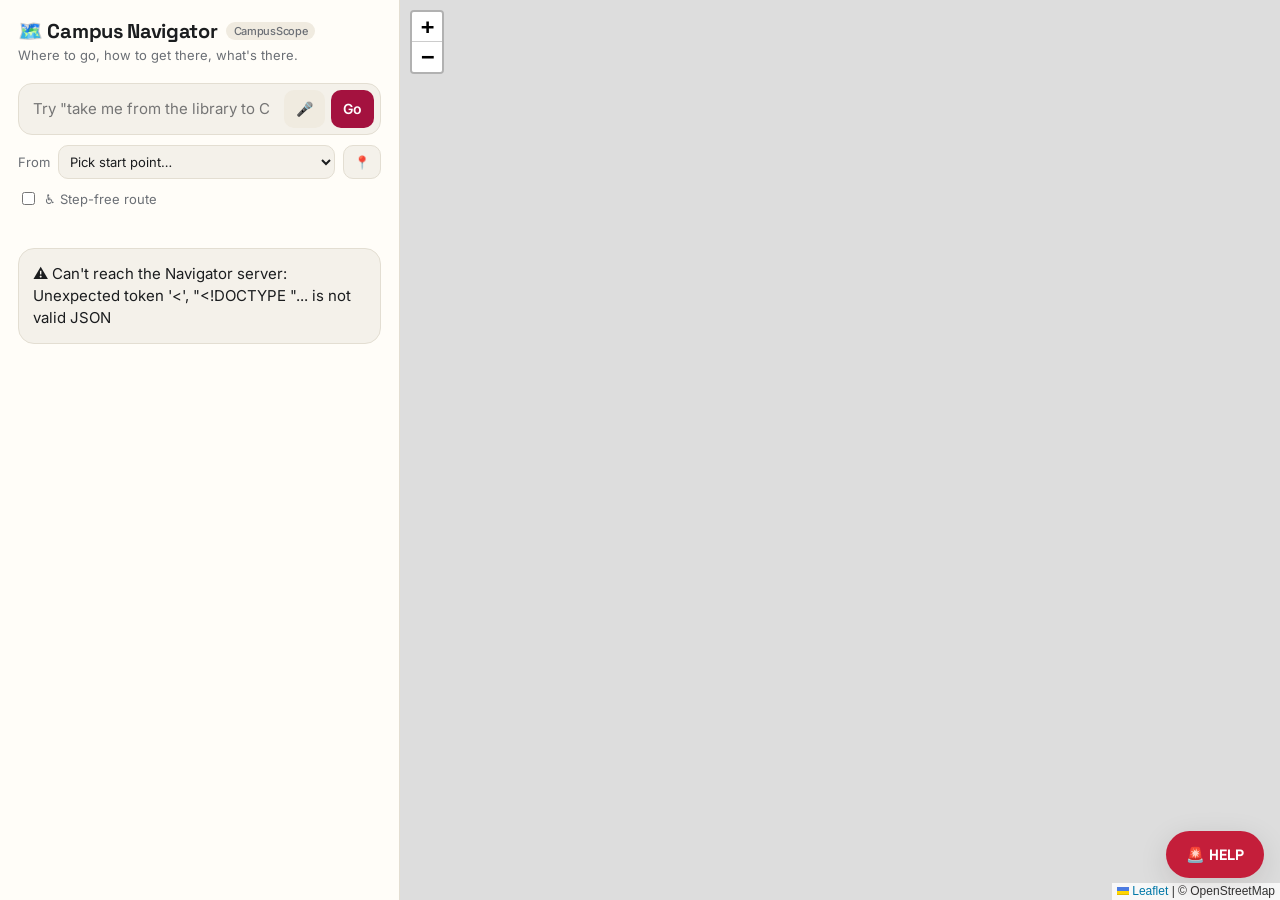
==== frontend/navigator-ui/index.html @ 79054e2f "feat(navigator-ui): campus map UI, route cards, voice, HELP and pin editor" ====
<!doctype html>
<html lang="en">
<head>
<meta charset="utf-8">
<meta name="viewport" content="width=device-width,initial-scale=1,viewport-fit=cover">
<title>Campus Navigator</title>
<link rel="stylesheet" href="vendor/leaflet/leaflet.css">
<link rel="stylesheet" href="https://unpkg.com/leaflet@1.9.4/dist/leaflet.css">
<link rel="preconnect" href="https://fonts.googleapis.com">
<link href="https://fonts.googleapis.com/css2?family=Space+Grotesk:wght@500;700&family=Inter:wght@400;500;600&display=swap" rel="stylesheet">
<style>
:root{
  --bg:#f4f1ea; --panel:#fffdf8; --ink:#1b1d1f; --muted:#6b6f75; --line:#e3ded2;
  --accent:#a4123f; --accent-ink:#fff; --route:#a4123f; --acc:#1f7a5a; --chip:#f0ebe0;
  --open:#1f7a5a; --closed:#b3261e; --unknown:#9a6b00; --shadow:0 8px 30px rgba(30,20,10,.12);
}
@media (prefers-color-scheme:dark){:root:not([data-theme="light"]){
  --bg:#111214; --panel:#1a1c1f; --ink:#ecebe7; --muted:#9a9ea5; --line:#2c2f34;
  --accent:#e0476f; --chip:#24272b; --open:#4cc38a; --closed:#f2766b; --unknown:#e0b04c; --shadow:0 8px 30px rgba(0,0,0,.45);
}}
*{box-sizing:border-box} html,body{height:100%;margin:0}
body{background:var(--bg);color:var(--ink);font:15px/1.45 Inter,system-ui,sans-serif;display:flex;overflow:hidden}
#panel{width:400px;max-width:100%;height:100%;display:flex;flex-direction:column;background:var(--panel);border-right:1px solid var(--line);z-index:500}
#map{flex:1;height:100%}
header{padding:18px 18px 10px}
.brand{font:700 20px "Space Grotesk",system-ui,sans-serif;letter-spacing:-.3px;display:flex;align-items:center;gap:8px}
.brand small{font:500 11px Inter;color:var(--muted);background:var(--chip);padding:2px 8px;border-radius:99px}
.tag{color:var(--muted);font-size:13px;margin-top:2px}
.ask{margin:8px 18px 0;display:flex;gap:6px;background:var(--bg);border:1.5px solid var(--line);border-radius:14px;padding:6px}
.ask:focus-within{border-color:var(--accent)}
.ask input{flex:1;border:0;background:transparent;color:var(--ink);font:inherit;padding:8px;outline:0;min-width:0}
.ask button{border:0;border-radius:10px;padding:0 12px;font:600 14px Inter;cursor:pointer;background:var(--accent);color:var(--accent-ink)}
.ask button.mic{background:var(--chip);color:var(--ink)}
.row{display:flex;gap:8px;align-items:center;margin:10px 18px 0;font-size:13px;color:var(--muted)}
select{flex:1;font:inherit;color:var(--ink);background:var(--bg);border:1px solid var(--line);border-radius:10px;padding:7px}
.gps{border:1px solid var(--line);background:var(--bg);color:var(--ink);border-radius:10px;padding:7px 10px;cursor:pointer;font:inherit}
label.toggle{display:flex;gap:6px;align-items:center;white-space:nowrap;cursor:pointer}
.chips{display:flex;flex-wrap:wrap;gap:6px;margin:12px 18px 4px}
.chip{border:0;background:var(--chip);color:var(--ink);border-radius:99px;padding:6px 11px;font:500 13px Inter;cursor:pointer}
.chip:hover{outline:1.5px solid var(--accent)}
#out{flex:1;overflow:auto;padding:6px 18px 90px}
.card{background:var(--bg);border:1px solid var(--line);border-radius:16px;padding:14px;margin-top:12px;animation:in .25s ease}
@keyframes in{from{opacity:0;transform:translateY(6px)}to{opacity:1}}
.card h3{margin:0 0 4px;font:700 17px "Space Grotesk",system-ui,sans-serif}
.reply{font-size:15px}
.meta{color:var(--muted);font-size:12px;margin-top:6px}
.big{display:flex;gap:18px;margin:10px 0}
.big div{font:700 22px "Space Grotesk",system-ui,sans-serif} .big span{display:block;font:500 11px Inter;color:var(--muted);text-transform:uppercase;letter-spacing:.5px}
.steps{margin:8px 0 0;padding-left:0;list-style:none}
.steps li{padding:6px 0 6px 22px;border-left:2px solid var(--line);margin-left:6px;position:relative;font-size:14px}
.steps li:before{content:"";position:absolute;left:-6px;top:11px;width:10px;height:10px;border-radius:50%;background:var(--route)}
.steps li:last-child:before{background:var(--ink)}
.pill{display:inline-block;font:600 11px Inter;padding:2px 8px;border-radius:99px;margin-right:4px}
.open{color:var(--open);background:color-mix(in srgb,var(--open) 14%,transparent)}
.closed{color:var(--closed);background:color-mix(in srgb,var(--closed) 14%,transparent)}
.unknown{color:var(--unknown);background:color-mix(in srgb,var(--unknown) 14%,transparent)}
.btns{display:flex;gap:8px;flex-wrap:wrap;margin-top:10px}
.btn{border:0;border-radius:10px;padding:8px 12px;font:600 13px Inter;cursor:pointer;background:var(--chip);color:var(--ink)}
.btn.primary{background:var(--accent);color:var(--accent-ink)}
.list button{display:flex;justify-content:space-between;width:100%;border:0;background:transparent;color:var(--ink);padding:8px 0;border-bottom:1px solid var(--line);font:inherit;cursor:pointer;text-align:left}
.list button:last-child{border:0}
.nc{border-color:color-mix(in srgb,var(--accent) 40%,var(--line))}
.nc .k{font:600 11px Inter;color:var(--accent);text-transform:uppercase;letter-spacing:.6px}
.warn{color:var(--closed);font-weight:600}
#help{position:fixed;right:16px;bottom:22px;z-index:1000;background:#c41e3a;color:#fff;border:0;border-radius:99px;padding:14px 20px;font:700 15px "Space Grotesk",system-ui,sans-serif;box-shadow:var(--shadow);cursor:pointer}
.emg{border:2px solid #c41e3a}
.emg a{color:inherit;font-weight:700}
.emoji-pin{font-size:22px;line-height:1;filter:drop-shadow(0 2px 2px rgba(0,0,0,.35));text-align:center}
.emoji-pin.sel{font-size:30px}
.node-pin{width:10px;height:10px;border-radius:50%;background:#555;border:2px solid #fff}
.leaflet-tooltip{font:600 12px Inter}
#editbar{display:none;position:fixed;top:12px;left:50%;transform:translateX(-50%);z-index:1000;background:#1b1d1f;color:#fff;padding:10px 14px;border-radius:12px;box-shadow:var(--shadow);font-size:13px;gap:10px;align-items:center}
#editbar button{border:0;border-radius:8px;padding:6px 10px;font:600 12px Inter;cursor:pointer}
.ai{font-size:11px;color:var(--muted);margin:6px 18px 0}
@media (max-width:760px){
  body{flex-direction:column-reverse}
  #panel{width:100%;height:56%;border-right:0;border-top:1px solid var(--line);border-radius:18px 18px 0 0;box-shadow:var(--shadow)}
  #map{height:44%}
  header{padding:12px 16px 4px} .ask,.row,.chips{margin-left:16px;margin-right:16px} #out{padding:4px 16px 90px}
  #help{bottom:auto;top:12px;right:12px;padding:10px 14px}
}
body.embed header{display:none}
</style>
</head>
<body>
<aside id="panel">
  <header>
    <div class="brand">🗺️ Campus Navigator <small>CampusScope</small></div>
    <div class="tag">Where to go, how to get there, what's there.</div>
  </header>
  <form class="ask" id="askForm">
    <input id="q" autocomplete="off" placeholder='Try "take me from the library to CSE"'>
    <button type="button" class="mic" id="mic" title="Speak">🎤</button>
    <button type="submit">Go</button>
  </form>
  <div class="row">
    <span>From</span>
    <select id="origin"><option value="">Pick start point…</option></select>
    <button class="gps" id="gps" title="Use my location">📍</button>
  </div>
  <div class="row"><label class="toggle"><input type="checkbox" id="acc"> ♿ Step-free route</label></div>
  <div class="chips" id="chips"></div>
  <div class="ai" id="ai"></div>
  <div id="out"></div>
</aside>
<div id="map"></div>
<button id="help">🚨 HELP</button>
<div id="editbar">✏️ Pin editor — drag pins to their real spots
  <button id="saveEdits" style="background:#4cc38a">Save</button>
  <button id="exitEdit" style="background:#eee">Exit</button>
</div>

<script src="vendor/leaflet/leaflet.js"></script>
<script>
  /* Prefer a local copy (static/vendor/leaflet) for offline demos; fall back to CDNs. */
  if (!window.L) document.write('<script src="https://unpkg.com/leaflet@1.9.4/dist/leaflet.js"><\/script>');
</script>
<script>
  if (!window.L) document.write('<script src="https://cdnjs.cloudflare.com/ajax/libs/leaflet/1.9.4/leaflet.min.js"><\/script>');
</script>
<script>
const API = location.origin;
const params = new URLSearchParams(location.search);
if (params.get("embed") === "1") document.body.classList.add("embed");

const ICON = {academic:"🏢", study:"📚", food:"🍴", medical:"🏥", sports:"🏃", security:"🛡️", store:"🛒", hostel:"🏠", admin:"🏛️"};
const CHIPS = [["food","🍴 Food"],["study","📚 Study"],["medical","🏥 Medical"],["store","🛒 Store / Print / ATM"],["sports","🏃 Sports"],["security","🛡️ Security"],["__next","🎓 My next class"],["__open","🟢 Open now"]];

let DATA, map, markers = {}, routeLayers = [], graphLayer, selected = null, editMode = false;
const $ = s => document.querySelector(s);
const cssVar = n => getComputedStyle(document.documentElement).getPropertyValue(n).trim() || "#a4123f";
const esc = s => String(s ?? "").replace(/[&<>"]/g, c => ({"&":"&amp;","<":"&lt;",">":"&gt;",'"':"&quot;"}[c]));
const origin = () => $("#origin").value || null;
const accessible = () => $("#acc").checked;
const store = {get(k){try{return localStorage.getItem(k)}catch{return null}}, set(k,v){try{localStorage.setItem(k,v)}catch{}}};

async function api(path, opts) {
  const r = await fetch(API + path, opts);
  const j = await r.json();
  if (!r.ok) throw new Error(j.error || r.statusText);
  return j;
}

function pillFor(open) {
  const cls = open?.status || "unknown";
  return `<span class="pill ${cls}">${cls === "open" ? "🟢" : cls === "closed" ? "🔴" : "🟡"} ${esc(open?.label || "Hours not verified")}</span>`;
}

function card(html, cls = "") {
  const d = document.createElement("div");
  d.className = "card " + cls;
  d.innerHTML = html;
  $("#out").prepend(d);
  return d;
}

/* ---------------------------------------------------------------- map */
function pinIcon(l, sel) {
  return L.divIcon({className: "", html: `<div class="emoji-pin ${sel ? "sel" : ""}">${ICON[l.category] || "📍"}</div>`, iconSize: [30, 30], iconAnchor: [15, 15]});
}

function drawGraph() {
  if (graphLayer) graphLayer.remove();
  graphLayer = L.layerGroup().addTo(map);
  const N = {...DATA.nodes};
  DATA.locations.forEach(l => N[l.id] = l);
  DATA.edges.forEach(e => {
    const a = N[e.from], b = N[e.to];
    if (a && b) L.polyline([[a.lat, a.lng], [b.lat, b.lng]], {color: "#888", weight: 3, opacity: .35, dashArray: e.stairs ? "4 6" : null})
      .bindTooltip(esc(e.name) + (e.stairs ? " · stairs" : "") + (e.covered ? " · covered" : ""), {sticky: true}).addTo(graphLayer);
  });
}

function drawMarkers() {
  Object.values(markers).forEach(m => m.remove());
  markers = {};
  DATA.locations.forEach(l => {
    const m = L.marker([l.lat, l.lng], {icon: pinIcon(l), draggable: editMode, title: l.name}).addTo(map);
    m.bindTooltip(esc(l.name), {direction: "top", offset: [0, -10]});
    m.on("click", () => !editMode && showPlace(l.id));
    markers[l.id] = m;
  });
  if (editMode) Object.entries(DATA.nodes).forEach(([id, n]) => {
    const m = L.marker([n.lat, n.lng], {icon: L.divIcon({className: "", html: '<div class="node-pin"></div>', iconSize: [14, 14]}), draggable: true}).addTo(map);
    m.bindTooltip(esc(n.label)); m._nodeId = id; markers["node:" + id] = m;
  });
}

function select(id) {
  if (selected && markers[selected]) markers[selected].setIcon(pinIcon(loc(selected)));
  selected = id;
  if (id && markers[id]) markers[id].setIcon(pinIcon(loc(id), true));
}

function clearRoute() { routeLayers.forEach(l => l.remove()); routeLayers = []; }

function drawRoute(r, color) {
  clearRoute();
  if (!r) return;
  const casing = L.polyline(r.polyline, {color: "#fff", weight: 10, opacity: .9}).addTo(map);
  const line = L.polyline(r.polyline, {color: color || cssVar(r.accessible ? "--acc" : "--route"), weight: 6, lineCap: "round"}).addTo(map);
  const start = L.circleMarker(r.polyline[0], {radius: 8, color: "#fff", weight: 3, fillColor: "#1f7a5a", fillOpacity: 1}).addTo(map).bindTooltip("Start");
  routeLayers.push(casing, line, start);
  map.fitBounds(line.getBounds(), {padding: [60, 60], maxZoom: 18});
}

const loc = id => DATA.locations.find(l => l.id === id);

/* -------------------------------------------------------------- render */
function routeBlock(r) {
  if (!r) return "";
  const steps = r.steps.map(s => `<li>${esc(s.via)} → <b>${esc(s.to)}</b> <span class="meta">${s.meters} m${s.stairs ? " · stairs" : ""}${s.covered ? " · covered" : ""}</span></li>`).join("");
  return `<div class="big"><div>${r.distance_m} m<span>distance</span></div><div>${r.minutes} min<span>walk</span></div><div>${r.uses_stairs ? "🪜" : "♿"}<span>${r.uses_stairs ? "has stairs" : "step-free"}</span></div></div>
          <ol class="steps"><li>Start: <b>${esc(loc(r.origin)?.name || r.origin)}</b></li>${steps}<li>Arrive: <b>${esc(loc(r.destination)?.name || r.destination)}</b></li></ol>`;
}

async function showPlace(id, fromAsk) {
  const l = loc(id); if (!l) return;
  select(id);
  if (!fromAsk) map.panTo([l.lat, l.lng]);
  const o = origin();
  let r = null;
  if (o && o !== id) { try { r = await api(`/api/route?from=${o}&to=${id}&accessible=${accessible()}`); } catch {} }
  const d = card(`<h3>${ICON[l.category] || "📍"} ${esc(l.name)}</h3>
    ${pillFor(l.open)} ${l.verified ? '<span class="pill open">✓ verified</span>' : '<span class="pill unknown">unverified</span>'}
    <div class="meta" style="margin-top:8px">What's here</div><div>${l.inside.map(esc).join(" · ")}</div>
    ${r ? `<div class="meta" style="margin-top:8px">From ${esc(loc(o)?.name)}: <b>${r.distance_m} m · ${r.minutes} min</b>${r.uses_stairs ? " · has stairs" : " · step-free"}</div>` : (o === id ? '<div class="meta">You are here.</div>' : "")}
    <div class="btns">${o && o !== id ? `<button class="btn primary" data-nav>Navigate →</button><button class="btn" data-opts>Route options</button>` : ""}
      <button class="btn" data-start>Set as start</button></div>`);
  d.querySelector("[data-nav]")?.addEventListener("click", () => navigate(o, id));
  d.querySelector("[data-opts]")?.addEventListener("click", () => routeOptions(o, id));
  d.querySelector("[data-start]").addEventListener("click", () => setOrigin(id));
}

async function navigate(from, to) {
  try {
    const r = await api(`/api/route?from=${from}&to=${to}&accessible=${accessible()}`);
    drawRoute(r); select(to);
    card(`<h3>🧭 To ${esc(loc(to).name)}</h3>${routeBlock(r)}`);
  } catch (e) { card(`<div class="reply">⚠️ ${esc(e.message)}${accessible() ? " (no step-free path mapped)" : ""}</div>`); }
}

async function routeOptions(from, to) {
  const o = await api(`/api/options?from=${from}&to=${to}`);
  const rows = [["🚶 Fastest", o.fastest]];
  if (o.accessible) rows.push(["♿ Step-free", o.accessible]);
  const d = card(`<h3>Route options → ${esc(loc(to).name)}</h3><div class="list">${rows.map(([n, r], i) =>
    `<button data-i="${i}"><span>${n}</span><span><b>${r.minutes} min</b> · ${r.distance_m} m</span></button>`).join("")}</div>
    ${o.fastest.accessible_ok ? '<div class="meta">The fastest route is already step-free ♿</div>' : ""}
    ${o.accessible_unavailable ? '<div class="meta warn">No step-free route mapped yet.</div>' : ""}`);
  d.querySelectorAll("[data-i]").forEach(b => b.addEventListener("click", () => {
    const r = rows[+b.dataset.i][1]; drawRoute(r);
    card(`<h3>${rows[+b.dataset.i][0]} → ${esc(loc(to).name)}</h3>${routeBlock(r)}`);
  }));
  drawRoute(o.fastest);
}

function renderAnswer(res) {
  let html = `<div class="reply">${esc(res.reply)}</div>`;
  if (res.next_class) {
    const n = res.next_class;
    html = `<div class="k">🎓 Your next class</div><h3>${esc(n.course)}</h3>
      <div>${esc(n.room)} · ${esc(n.room_info?.building || "building unknown")}${n.room_info?.floor != null ? " · floor " + n.room_info.floor : ""} · ${esc(n.start)}</div>
      <div class="meta">${n.in_progress ? "In progress now" : "Starts in " + n.starts_in_min + " min"}</div>` + html;
  }
  if (res.emergency) {
    html += `<div class="list" style="margin-top:8px">${res.emergency.map(c => `<button data-loc="${c.location}"><span>${c.icon} ${esc(c.label)}</span><span>${c.phone ? `<a href="tel:${esc(c.phone)}">📞 ${esc(c.phone)}</a>` : '<span class="meta">number not added</span>'}</span></button>`).join("")}</div>`;
  }
  if (res.places && res.places.length > 1) {
    html += `<div class="list" style="margin-top:8px">${res.places.map(p => `<button data-loc="${p.id}"><span>${ICON[p.category] || "📍"} ${esc(p.name)}</span><span>${p.minutes != null ? `<b>${p.minutes} min</b>` : ""} ${pillFor(p.open)}</span></button>`).join("")}</div>`;
  }
  if (res.route) html += routeBlock(res.route);
  const dest = res.destination;
  html += `<div class="btns">${dest && !res.route ? `<button class="btn" data-loc="${dest}">Show on map</button>` : ""}
    ${res.route ? `<button class="btn" data-opts>Route options</button>` : ""}</div>
    <div class="meta">understood by: ${esc(res.parsed?.parser || "")}</div>`;
  const d = card(html, (res.next_class ? "nc " : "") + (res.emergency ? "emg" : ""));
  d.querySelectorAll("[data-loc]").forEach(b => b.addEventListener("click", e => { if (e.target.closest("a")) return; showPlace(b.dataset.loc); }));
  d.querySelector("[data-opts]")?.addEventListener("click", () => routeOptions(res.route.origin, res.route.destination));
  if (res.route) drawRoute(res.route, res.emergency ? "#c41e3a" : null);
  if (dest) { select(dest); if (!res.route) map.panTo([loc(dest).lat, loc(dest).lng]); }
  if (res.parsed?.origin && res.parsed.origin !== origin()) setOrigin(res.parsed.origin, true);
}

async function ask(text) {
  text = (text || "").trim(); if (!text) return;
  const q = accessible() && !/accessible|stairs|wheelchair/i.test(text) ? text + " (accessible route)" : text;
  const wait = card(`<div class="meta">Thinking… “${esc(text)}”</div>`);
  try {
    const res = await api("/api/ask", {method: "POST", headers: {"Content-Type": "application/json"}, body: JSON.stringify({text: q, origin: origin()})});
    wait.remove(); renderAnswer(res);
  } catch (e) { wait.innerHTML = `<div class="reply">⚠️ ${esc(e.message)}</div>`; }
}

function setOrigin(id, quiet) {
  $("#origin").value = id || ""; store.set("nav-origin", id || "");
  if (!quiet && id) card(`<div class="meta">Start point set to <b>${esc(loc(id)?.name)}</b></div>`);
}

/* ---------------------------------------------------------------- GPS */
function nearestLocation(lat, lng) {
  let best = null, bd = 1e12;
  DATA.locations.forEach(l => { const d = (l.lat - lat) ** 2 + ((l.lng - lng) * Math.cos(lat * Math.PI / 180)) ** 2; if (d < bd) { bd = d; best = l; } });
  return {loc: best, meters: Math.sqrt(bd) * 111320};
}
$("#gps").addEventListener("click", () => {
  if (!navigator.geolocation) return card('<div class="reply">GPS not available — pick your start point from the list.</div>');
  navigator.geolocation.getCurrentPosition(p => {
    const {loc: l, meters} = nearestLocation(p.coords.latitude, p.coords.longitude);
    if (meters > 1500) return card(`<div class="reply">You seem to be off campus (${Math.round(meters / 1000)} km away). Pick a start point manually.</div>`);
    setOrigin(l.id, true);
    card(`<div class="reply">📍 Snapped to nearest place: <b>${esc(l.name)}</b> (~${Math.round(meters)} m away)</div>`);
  }, () => card('<div class="reply">Couldn\'t get GPS — pick your start point from the list.</div>'), {enableHighAccuracy: true, timeout: 8000});
});

/* --------------------------------------------------------------- editor */
function setEdit(on) {
  editMode = on; $("#editbar").style.display = on ? "flex" : "none"; drawMarkers();
  if (on) { clearRoute(); drawGraph(); }
}
document.addEventListener("keydown", e => { if (e.key.toLowerCase() === "e" && e.altKey) setEdit(!editMode); });
$("#exitEdit").addEventListener("click", () => setEdit(false));
$("#saveEdits").addEventListener("click", async () => {
  const body = {locations: {}, nodes: {}};
  Object.entries(markers).forEach(([k, m]) => { const ll = m.getLatLng(); if (k.startsWith("node:")) body.nodes[k.slice(5)] = [ll.lat, ll.lng]; else body.locations[k] = [ll.lat, ll.lng]; });
  const r = await api("/api/editor/save", {method: "POST", headers: {"Content-Type": "application/json"}, body: JSON.stringify(body)});
  await load(); setEdit(true);
  card(`<div class="reply">✅ Saved ${r.saved} positions. Distances recalculated.</div>`);
});

/* ---------------------------------------------------------------- init */
async function load() {
  DATA = await api("/api/campus");
  $("#ai").textContent = DATA.ai.provider === "none" ? "AI: keyword parser (Gemma off)" : `AI: Gemma via ${DATA.ai.provider} · ${DATA.ai.model}`;
  drawGraph(); drawMarkers();
}

(async function init() {
  map = L.map("map", {zoomControl: false}).setView([10.903, 76.9005], 17);
  L.control.zoom({position: "topleft"}).addTo(map);
  L.tileLayer("https://{s}.tile.openstreetmap.org/{z}/{x}/{y}.png", {maxZoom: 20, maxNativeZoom: 19, attribution: "© OpenStreetMap"}).addTo(map);
  try { await load(); } catch (e) { card(`<div class="reply">⚠️ Can't reach the Navigator server: ${esc(e.message)}</div>`); return; }
  map.setView(DATA.campus.center, DATA.campus.zoom);

  const sel = $("#origin");
  [...DATA.locations].sort((a, b) => a.name.localeCompare(b.name)).forEach(l => sel.add(new Option(`${ICON[l.category] || "📍"} ${l.name}`, l.id)));
  sel.addEventListener("change", () => setOrigin(sel.value));
  const saved = store.get("nav-origin"); if (saved && loc(saved)) sel.value = saved;

  CHIPS.forEach(([k, label]) => {
    const b = document.createElement("button"); b.className = "chip"; b.textContent = label;
    b.onclick = () => k === "__next" ? ask("where is my next class") : k === "__open" ? ask("what food place is open now near me") : ask(`nearest ${k}`);
    $("#chips").append(b);
  });

  $("#askForm").addEventListener("submit", e => { e.preventDefault(); ask($("#q").value); $("#q").value = ""; });
  $("#help").addEventListener("click", () => ask("medical emergency"));

  const SR = window.SpeechRecognition || window.webkitSpeechRecognition;
  if (SR) {
    const rec = new SR(); rec.lang = "en-IN"; rec.interimResults = false;
    rec.onresult = e => { const t = e.results[0][0].transcript; $("#q").value = t; ask(t); };
    rec.onend = () => $("#mic").textContent = "🎤";
    $("#mic").onclick = () => { $("#mic").textContent = "⏺"; rec.start(); };
  } else $("#mic").style.display = "none";

  // Deep links from CampusScope: ?from=central_library&to=ab3 | ?room=A-402 | ?q=... | ?accessible=1 | ?next=1
  if (params.get("accessible") === "1") $("#acc").checked = true;
  if (params.get("from")) setOrigin(params.get("from"), true);
  if (params.get("q")) ask(params.get("q"));
  else if (params.get("room")) ask(`take me to ${params.get("room")}`);
  else if (params.get("next") === "1") ask("where is my next class");
  else if (params.get("to")) { const id = params.get("to"); origin() ? navigate(origin(), id) : showPlace(id); }
  else card(`<h3>Hi 👋</h3><div class="reply">Ask anything like <i>“take me from the library to CSE”</i>, <i>“nearest canteen”</i>, <i>“where is A-402”</i> or tap a category. Tap any pin to see what's inside.</div>
    <div class="meta">Tip: pick your start point above · Alt+E opens the pin editor</div>`);
})();
</script>
</body>
</html>
---- frontend/navigator-ui/vendor/leaflet/leaflet.css ----
/* required styles */

.leaflet-pane,
.leaflet-tile,
.leaflet-marker-icon,
.leaflet-marker-shadow,
.leaflet-tile-container,
.leaflet-pane > svg,
.leaflet-pane > canvas,
.leaflet-zoom-box,
.leaflet-image-layer,
.leaflet-layer {
	position: absolute;
	left: 0;
	top: 0;
	}
.leaflet-container {
	overflow: hidden;
	}
.leaflet-tile,
.leaflet-marker-icon,
.leaflet-marker-shadow {
	-webkit-user-select: none;
	   -moz-user-select: none;
	        user-select: none;
	  -webkit-user-drag: none;
	}
/* Prevents IE11 from highlighting tiles in blue */
.leaflet-tile::selection {
	background: transparent;
}
/* Safari renders non-retina tile on retina better with this, but Chrome is worse */
.leaflet-safari .leaflet-tile {
	image-rendering: -webkit-optimize-contrast;
	}
/* hack that prevents hw layers "stretching" when loading new tiles */
.leaflet-safari .leaflet-tile-container {
	width: 1600px;
	height: 1600px;
	-webkit-transform-origin: 0 0;
	}
.leaflet-marker-icon,
.leaflet-marker-shadow {
	display: block;
	}
/* .leaflet-container svg: reset svg max-width decleration shipped in Joomla! (joomla.org) 3.x */
/* .leaflet-container img: map is broken in FF if you have max-width: 100% on tiles */
.leaflet-container .leaflet-overlay-pane svg {
	max-width: none !important;
	max-height: none !important;
	}
.leaflet-container .leaflet-marker-pane img,
.leaflet-container .leaflet-shadow-pane img,
.leaflet-container .leaflet-tile-pane img,
.leaflet-container img.leaflet-image-layer,
.leaflet-container .leaflet-tile {
	max-width: none !important;
	max-height: none !important;
	width: auto;
	padding: 0;
	}

.leaflet-container img.leaflet-tile {
	/* See: https://bugs.chromium.org/p/chromium/issues/detail?id=600120 */
	mix-blend-mode: plus-lighter;
}

.leaflet-container.leaflet-touch-zoom {
	-ms-touch-action: pan-x pan-y;
	touch-action: pan-x pan-y;
	}
.leaflet-container.leaflet-touch-drag {
	-ms-touch-action: pinch-zoom;
	/* Fallback for FF which doesn't support pinch-zoom */
	touch-action: none;
	touch-action: pinch-zoom;
}
.leaflet-container.leaflet-touch-drag.leaflet-touch-zoom {
	-ms-touch-action: none;
	touch-action: none;
}
.leaflet-container {
	-webkit-tap-highlight-color: transparent;
}
.leaflet-container a {
	-webkit-tap-highlight-color: rgba(51, 181, 229, 0.4);
}
.leaflet-tile {
	filter: inherit;
	visibility: hidden;
	}
.leaflet-tile-loaded {
	visibility: inherit;
	}
.leaflet-zoom-box {
	width: 0;
	height: 0;
	-moz-box-sizing: border-box;
	     box-sizing: border-box;
	z-index: 800;
	}
/* workaround for https://bugzilla.mozilla.org/show_bug.cgi?id=888319 */
.leaflet-overlay-pane svg {
	-moz-user-select: none;
	}

.leaflet-pane         { z-index: 400; }

.leaflet-tile-pane    { z-index: 200; }
.leaflet-overlay-pane { z-index: 400; }
.leaflet-shadow-pane  { z-index: 500; }
.leaflet-marker-pane  { z-index: 600; }
.leaflet-tooltip-pane   { z-index: 650; }
.leaflet-popup-pane   { z-index: 700; }

.leaflet-map-pane canvas { z-index: 100; }
.leaflet-map-pane svg    { z-index: 200; }

.leaflet-vml-shape {
	width: 1px;
	height: 1px;
	}
.lvml {
	behavior: url(#default#VML);
	display: inline-block;
	position: absolute;
	}


/* control positioning */

.leaflet-control {
	position: relative;
	z-index: 800;
	pointer-events: visiblePainted; /* IE 9-10 doesn't have auto */
	pointer-events: auto;
	}
.leaflet-top,
.leaflet-bottom {
	position: absolute;
	z-index: 1000;
	pointer-events: none;
	}
.leaflet-top {
	top: 0;
	}
.leaflet-right {
	right: 0;
	}
.leaflet-bottom {
	bottom: 0;
	}
.leaflet-left {
	left: 0;
	}
.leaflet-control {
	float: left;
	clear: both;
	}
.leaflet-right .leaflet-control {
	float: right;
	}
.leaflet-top .leaflet-control {
	margin-top: 10px;
	}
.leaflet-bottom .leaflet-control {
	margin-bottom: 10px;
	}
.leaflet-left .leaflet-control {
	margin-left: 10px;
	}
.leaflet-right .leaflet-control {
	margin-right: 10px;
	}


/* zoom and fade animations */

.leaflet-fade-anim .leaflet-popup {
	opacity: 0;
	-webkit-transition: opacity 0.2s linear;
	   -moz-transition: opacity 0.2s linear;
	        transition: opacity 0.2s linear;
	}
.leaflet-fade-anim .leaflet-map-pane .leaflet-popup {
	opacity: 1;
	}
.leaflet-zoom-animated {
	-webkit-transform-origin: 0 0;
	    -ms-transform-origin: 0 0;
	        transform-origin: 0 0;
	}
svg.leaflet-zoom-animated {
	will-change: transform;
}

.leaflet-zoom-anim .leaflet-zoom-animated {
	-webkit-transition: -webkit-transform 0.25s cubic-bezier(0,0,0.25,1);
	   -moz-transition:    -moz-transform 0.25s cubic-bezier(0,0,0.25,1);
	        transition:         transform 0.25s cubic-bezier(0,0,0.25,1);
	}
.leaflet-zoom-anim .leaflet-tile,
.leaflet-pan-anim .leaflet-tile {
	-webkit-transition: none;
	   -moz-transition: none;
	        transition: none;
	}

.leaflet-zoom-anim .leaflet-zoom-hide {
	visibility: hidden;
	}


/* cursors */

.leaflet-interactive {
	cursor: pointer;
	}
.leaflet-grab {
	cursor: -webkit-grab;
	cursor:    -moz-grab;
	cursor:         grab;
	}
.leaflet-crosshair,
.leaflet-crosshair .leaflet-interactive {
	cursor: crosshair;
	}
.leaflet-popup-pane,
.leaflet-control {
	cursor: auto;
	}
.leaflet-dragging .leaflet-grab,
.leaflet-dragging .leaflet-grab .leaflet-interactive,
.leaflet-dragging .leaflet-marker-draggable {
	cursor: move;
	cursor: -webkit-grabbing;
	cursor:    -moz-grabbing;
	cursor:         grabbing;
	}

/* marker & overlays interactivity */
.leaflet-marker-icon,
.leaflet-marker-shadow,
.leaflet-image-layer,
.leaflet-pane > svg path,
.leaflet-tile-container {
	pointer-events: none;
	}

.leaflet-marker-icon.leaflet-interactive,
.leaflet-image-layer.leaflet-interactive,
.leaflet-pane > svg path.leaflet-interactive,
svg.leaflet-image-layer.leaflet-interactive path {
	pointer-events: visiblePainted; /* IE 9-10 doesn't have auto */
	pointer-events: auto;
	}

/* visual tweaks */

.leaflet-container {
	background: #ddd;
	outline-offset: 1px;
	}
.leaflet-container a {
	color: #0078A8;
	}
.leaflet-zoom-box {
	border: 2px dotted #38f;
	background: rgba(255,255,255,0.5);
	}


/* general typography */
.leaflet-container {
	font-family: "Helvetica Neue", Arial, Helvetica, sans-serif;
	font-size: 12px;
	font-size: 0.75rem;
	line-height: 1.5;
	}


/* general toolbar styles */

.leaflet-bar {
	box-shadow: 0 1px 5px rgba(0,0,0,0.65);
	border-radius: 4px;
	}
.leaflet-bar a {
	background-color: #fff;
	border-bottom: 1px solid #ccc;
	width: 26px;
	height: 26px;
	line-height: 26px;
	display: block;
	text-align: center;
	text-decoration: none;
	color: black;
	}
.leaflet-bar a,
.leaflet-control-layers-toggle {
	background-position: 50% 50%;
	background-repeat: no-repeat;
	display: block;
	}
.leaflet-bar a:hover,
.leaflet-bar a:focus {
	background-color: #f4f4f4;
	}
.leaflet-bar a:first-child {
	border-top-left-radius: 4px;
	border-top-right-radius: 4px;
	}
.leaflet-bar a:last-child {
	border-bottom-left-radius: 4px;
	border-bottom-right-radius: 4px;
	border-bottom: none;
	}
.leaflet-bar a.leaflet-disabled {
	cursor: default;
	background-color: #f4f4f4;
	color: #bbb;
	}

.leaflet-touch .leaflet-bar a {
	width: 30px;
	height: 30px;
	line-height: 30px;
	}
.leaflet-touch .leaflet-bar a:first-child {
	border-top-left-radius: 2px;
	border-top-right-radius: 2px;
	}
.leaflet-touch .leaflet-bar a:last-child {
	border-bottom-left-radius: 2px;
	border-bottom-right-radius: 2px;
	}

/* zoom control */

.leaflet-control-zoom-in,
.leaflet-control-zoom-out {
	font: bold 18px 'Lucida Console', Monaco, monospace;
	text-indent: 1px;
	}

.leaflet-touch .leaflet-control-zoom-in, .leaflet-touch .leaflet-control-zoom-out  {
	font-size: 22px;
	}


/* layers control */

.leaflet-control-layers {
	box-shadow: 0 1px 5px rgba(0,0,0,0.4);
	background: #fff;
	border-radius: 5px;
	}
.leaflet-control-layers-toggle {
	background-image: url(images/layers.png);
	width: 36px;
	height: 36px;
	}
.leaflet-retina .leaflet-control-layers-toggle {
	background-image: url(images/layers-2x.png);
	background-size: 26px 26px;
	}
.leaflet-touch .leaflet-control-layers-toggle {
	width: 44px;
	height: 44px;
	}
.leaflet-control-layers .leaflet-control-layers-list,
.leaflet-control-layers-expanded .leaflet-control-layers-toggle {
	display: none;
	}
.leaflet-control-layers-expanded .leaflet-control-layers-list {
	display: block;
	position: relative;
	}
.leaflet-control-layers-expanded {
	padding: 6px 10px 6px 6px;
	color: #333;
	background: #fff;
	}
.leaflet-control-layers-scrollbar {
	overflow-y: scroll;
	overflow-x: hidden;
	padding-right: 5px;
	}
.leaflet-control-layers-selector {
	margin-top: 2px;
	position: relative;
	top: 1px;
	}
.leaflet-control-layers label {
	display: block;
	font-size: 13px;
	font-size: 1.08333em;
	}
.leaflet-control-layers-separator {
	height: 0;
	border-top: 1px solid #ddd;
	margin: 5px -10px 5px -6px;
	}

/* Default icon URLs */
.leaflet-default-icon-path { /* used only in path-guessing heuristic, see L.Icon.Default */
	background-image: url(images/marker-icon.png);
	}


/* attribution and scale controls */

.leaflet-container .leaflet-control-attribution {
	background: #fff;
	background: rgba(255, 255, 255, 0.8);
	margin: 0;
	}
.leaflet-control-attribution,
.leaflet-control-scale-line {
	padding: 0 5px;
	color: #333;
	line-height: 1.4;
	}
.leaflet-control-attribution a {
	text-decoration: none;
	}
.leaflet-control-attribution a:hover,
.leaflet-control-attribution a:focus {
	text-decoration: underline;
	}
.leaflet-attribution-flag {
	display: inline !important;
	vertical-align: baseline !important;
	width: 1em;
	height: 0.6669em;
	}
.leaflet-left .leaflet-control-scale {
	margin-left: 5px;
	}
.leaflet-bottom .leaflet-control-scale {
	margin-bottom: 5px;
	}
.leaflet-control-scale-line {
	border: 2px solid #777;
	border-top: none;
	line-height: 1.1;
	padding: 2px 5px 1px;
	white-space: nowrap;
	-moz-box-sizing: border-box;
	     box-sizing: border-box;
	background: rgba(255, 255, 255, 0.8);
	text-shadow: 1px 1px #fff;
	}
.leaflet-control-scale-line:not(:first-child) {
	border-top: 2px solid #777;
	border-bottom: none;
	margin-top: -2px;
	}
.leaflet-control-scale-line:not(:first-child):not(:last-child) {
	border-bottom: 2px solid #777;
	}

.leaflet-touch .leaflet-control-attribution,
.leaflet-touch .leaflet-control-layers,
.leaflet-touch .leaflet-bar {
	box-shadow: none;
	}
.leaflet-touch .leaflet-control-layers,
.leaflet-touch .leaflet-bar {
	border: 2px solid rgba(0,0,0,0.2);
	background-clip: padding-box;
	}


/* popup */

.leaflet-popup {
	position: absolute;
	text-align: center;
	margin-bottom: 20px;
	}
.leaflet-popup-content-wrapper {
	padding: 1px;
	text-align: left;
	border-radius: 12px;
	}
.leaflet-popup-content {
	margin: 13px 24px 13px 20px;
	line-height: 1.3;
	font-size: 13px;
	font-size: 1.08333em;
	min-height: 1px;
	}
.leaflet-popup-content p {
	margin: 17px 0;
	margin: 1.3em 0;
	}
.leaflet-popup-tip-container {
	width: 40px;
	height: 20px;
	position: absolute;
	left: 50%;
	margin-top: -1px;
	margin-left: -20px;
	overflow: hidden;
	pointer-events: none;
	}
.leaflet-popup-tip {
	width: 17px;
	height: 17px;
	padding: 1px;

	margin: -10px auto 0;
	pointer-events: auto;

	-webkit-transform: rotate(45deg);
	   -moz-transform: rotate(45deg);
	    -ms-transform: rotate(45deg);
	        transform: rotate(45deg);
	}
.leaflet-popup-content-wrapper,
.leaflet-popup-tip {
	background: white;
	color: #333;
	box-shadow: 0 3px 14px rgba(0,0,0,0.4);
	}
.leaflet-container a.leaflet-popup-close-button {
	position: absolute;
	top: 0;
	right: 0;
	border: none;
	text-align: center;
	width: 24px;
	height: 24px;
	font: 16px/24px Tahoma, Verdana, sans-serif;
	color: #757575;
	text-decoration: none;
	background: transparent;
	}
.leaflet-container a.leaflet-popup-close-button:hover,
.leaflet-container a.leaflet-popup-close-button:focus {
	color: #585858;
	}
.leaflet-popup-scrolled {
	overflow: auto;
	}

.leaflet-oldie .leaflet-popup-content-wrapper {
	-ms-zoom: 1;
	}
.leaflet-oldie .leaflet-popup-tip {
	width: 24px;
	margin: 0 auto;

	-ms-filter: "progid:DXImageTransform.Microsoft.Matrix(M11=0.70710678, M12=0.70710678, M21=-0.70710678, M22=0.70710678)";
	filter: progid:DXImageTransform.Microsoft.Matrix(M11=0.70710678, M12=0.70710678, M21=-0.70710678, M22=0.70710678);
	}

.leaflet-oldie .leaflet-control-zoom,
.leaflet-oldie .leaflet-control-layers,
.leaflet-oldie .leaflet-popup-content-wrapper,
.leaflet-oldie .leaflet-popup-tip {
	border: 1px solid #999;
	}


/* div icon */

.leaflet-div-icon {
	background: #fff;
	border: 1px solid #666;
	}


/* Tooltip */
/* Base styles for the element that has a tooltip */
.leaflet-tooltip {
	position: absolute;
	padding: 6px;
	background-color: #fff;
	border: 1px solid #fff;
	border-radius: 3px;
	color: #222;
	white-space: nowrap;
	-webkit-user-select: none;
	-moz-user-select: none;
	-ms-user-select: none;
	user-select: none;
	pointer-events: none;
	box-shadow: 0 1px 3px rgba(0,0,0,0.4);
	}
.leaflet-tooltip.leaflet-interactive {
	cursor: pointer;
	pointer-events: auto;
	}
.leaflet-tooltip-top:before,
.leaflet-tooltip-bottom:before,
.leaflet-tooltip-left:before,
.leaflet-tooltip-right:before {
	position: absolute;
	pointer-events: none;
	border: 6px solid transparent;
	background: transparent;
	content: "";
	}

/* Directions */

.leaflet-tooltip-bottom {
	margin-top: 6px;
}
.leaflet-tooltip-top {
	margin-top: -6px;
}
.leaflet-tooltip-bottom:before,
.leaflet-tooltip-top:before {
	left: 50%;
	margin-left: -6px;
	}
.leaflet-tooltip-top:before {
	bottom: 0;
	margin-bottom: -12px;
	border-top-color: #fff;
	}
.leaflet-tooltip-bottom:before {
	top: 0;
	margin-top: -12px;
	margin-left: -6px;
	border-bottom-color: #fff;
	}
.leaflet-tooltip-left {
	margin-left: -6px;
}
.leaflet-tooltip-right {
	margin-left: 6px;
}
.leaflet-tooltip-left:before,
.leaflet-tooltip-right:before {
	top: 50%;
	margin-top: -6px;
	}
.leaflet-tooltip-left:before {
	right: 0;
	margin-right: -12px;
	border-left-color: #fff;
	}
.leaflet-tooltip-right:before {
	left: 0;
	margin-left: -12px;
	border-right-color: #fff;
	}

/* Printing */

@media print {
	/* Prevent printers from removing background-images of controls. */
	.leaflet-control {
		-webkit-print-color-adjust: exact;
		print-color-adjust: exact;
		}
	}
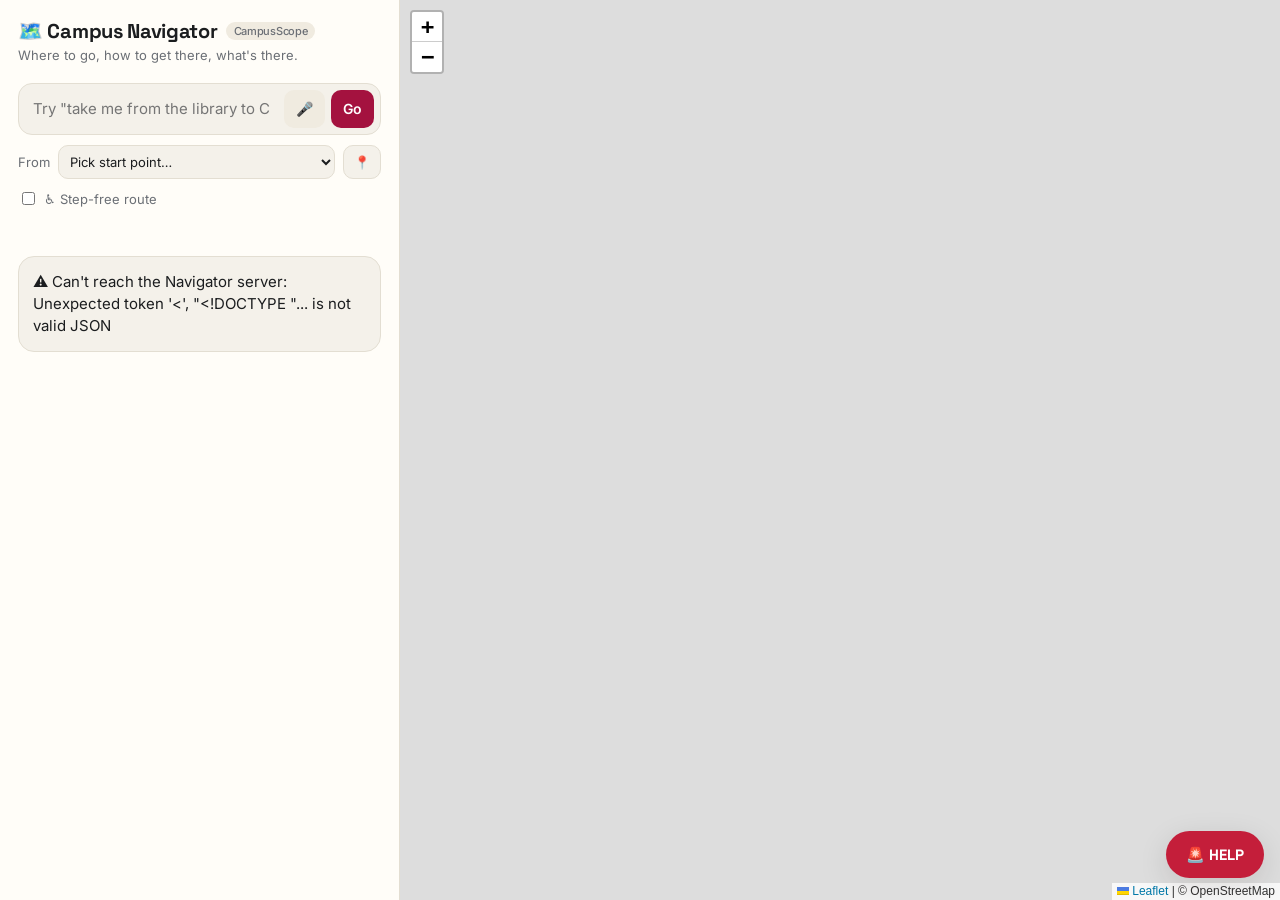
==== commit b35f3f42: "feat(navigator-ui): arrival time, share route link, reverse route, recent searches, keyboard shortcu" ====
--- a/frontend/navigator-ui/index.html
+++ b/frontend/navigator-ui/index.html
@@ -44,8 +44,8 @@
 .card h3{margin:0 0 4px;font:700 17px "Space Grotesk",system-ui,sans-serif}
 .reply{font-size:15px}
 .meta{color:var(--muted);font-size:12px;margin-top:6px}
-.big{display:flex;gap:18px;margin:10px 0}
-.big div{font:700 22px "Space Grotesk",system-ui,sans-serif} .big span{display:block;font:500 11px Inter;color:var(--muted);text-transform:uppercase;letter-spacing:.5px}
+.big{display:flex;flex-wrap:wrap;gap:8px 16px;margin:10px 0}
+.big div{font:700 20px "Space Grotesk",system-ui,sans-serif;white-space:nowrap} .big span{display:block;font:500 11px Inter;color:var(--muted);text-transform:uppercase;letter-spacing:.5px}
 .steps{margin:8px 0 0;padding-left:0;list-style:none}
 .steps li{padding:6px 0 6px 22px;border-left:2px solid var(--line);margin-left:6px;position:relative;font-size:14px}
 .steps li:before{content:"";position:absolute;left:-6px;top:11px;width:10px;height:10px;border-radius:50%;background:var(--route)}
@@ -72,6 +72,11 @@
 #editbar{display:none;position:fixed;top:12px;left:50%;transform:translateX(-50%);z-index:1000;background:#1b1d1f;color:#fff;padding:10px 14px;border-radius:12px;box-shadow:var(--shadow);font-size:13px;gap:10px;align-items:center}
 #editbar button{border:0;border-radius:8px;padding:6px 10px;font:600 12px Inter;cursor:pointer}
 .ai{font-size:11px;color:var(--muted);margin:6px 18px 0}
+.recent{display:flex;flex-wrap:wrap;gap:6px;margin:8px 18px 0;font-size:12px;color:var(--muted);align-items:center}
+.recent button{border:1px dashed var(--line);background:transparent;color:var(--ink);border-radius:99px;padding:3px 10px;font:500 12px Inter;cursor:pointer;max-width:200px;overflow:hidden;text-overflow:ellipsis;white-space:nowrap}
+.recent button:hover{border-color:var(--accent)}
+.eta{color:var(--accent)}
+kbd{font:600 11px Inter;background:var(--chip);border:1px solid var(--line);border-radius:5px;padding:0 5px}
 @media (max-width:760px){
   body{flex-direction:column-reverse}
   #panel{width:100%;height:56%;border-right:0;border-top:1px solid var(--line);border-radius:18px 18px 0 0;box-shadow:var(--shadow)}
@@ -99,6 +104,7 @@
     <button class="gps" id="gps" title="Use my location">📍</button>
   </div>
   <div class="row"><label class="toggle"><input type="checkbox" id="acc"> ♿ Step-free route</label></div>
+  <div class="recent" id="recent"></div>
   <div class="chips" id="chips"></div>
   <div class="ai" id="ai"></div>
   <div id="out"></div>
@@ -206,12 +212,50 @@
 
 const loc = id => DATA.locations.find(l => l.id === id);
 
+/* ------------------------------------------------- extras: ETA, share, recent */
+function arrivalTime(minutes) {
+  const t = new Date(Date.now() + minutes * 60000);
+  return t.toLocaleTimeString([], {hour: "2-digit", minute: "2-digit"});
+}
+
+function routeLink(from, to) {
+  const base = location.href.split("?")[0];
+  const p = new URLSearchParams({from, to});
+  if (accessible()) p.set("accessible", "1");
+  return `${base}?${p}`;
+}
+
+async function shareRoute(from, to) {
+  const url = routeLink(from, to);
+  const title = `Route to ${loc(to)?.name || to}`;
+  try {
+    if (navigator.share && matchMedia("(max-width:760px)").matches) { await navigator.share({title, url}); return; }
+    await navigator.clipboard.writeText(url);
+    card(`<div class="reply">🔗 Link copied — send it to a friend: <span class="meta">${esc(url)}</span></div>`);
+  } catch { card(`<div class="reply">🔗 Copy this link: <span class="meta">${esc(url)}</span></div>`); }
+}
+
+const RECENT_KEY = "nav-recent";
+function recentList() { try { return JSON.parse(store.get(RECENT_KEY) || "[]"); } catch { return []; } }
+function addRecent(text) {
+  const t = text.trim(); if (!t || /emergency/i.test(t)) return;
+  const list = [t, ...recentList().filter(x => x.toLowerCase() !== t.toLowerCase())].slice(0, 5);
+  store.set(RECENT_KEY, JSON.stringify(list)); renderRecent();
+}
+function renderRecent() {
+  const list = recentList(), el = $("#recent");
+  el.innerHTML = list.length ? `<span>Recent:</span>` + list.map(t => `<button title="${esc(t)}">${esc(t)}</button>`).join("") : "";
+  el.querySelectorAll("button").forEach(b => b.onclick = () => ask(b.title));
+}
+
 /* -------------------------------------------------------------- render */
 function routeBlock(r) {
   if (!r) return "";
   const steps = r.steps.map(s => `<li>${esc(s.via)} → <b>${esc(s.to)}</b> <span class="meta">${s.meters} m${s.stairs ? " · stairs" : ""}${s.covered ? " · covered" : ""}</span></li>`).join("");
-  return `<div class="big"><div>${r.distance_m} m<span>distance</span></div><div>${r.minutes} min<span>walk</span></div><div>${r.uses_stairs ? "🪜" : "♿"}<span>${r.uses_stairs ? "has stairs" : "step-free"}</span></div></div>
-          <ol class="steps"><li>Start: <b>${esc(loc(r.origin)?.name || r.origin)}</b></li>${steps}<li>Arrive: <b>${esc(loc(r.destination)?.name || r.destination)}</b></li></ol>`;
+  return `<div class="big"><div>${r.distance_m} m<span>distance</span></div><div>${r.minutes} min<span>walk</span></div><div class="eta">${arrivalTime(r.minutes)}<span>arrive by</span></div><div>${r.uses_stairs ? "🪜" : "♿"}<span>${r.uses_stairs ? "has stairs" : "step-free"}</span></div></div>
+          <ol class="steps"><li>Start: <b>${esc(loc(r.origin)?.name || r.origin)}</b></li>${steps}<li>Arrive: <b>${esc(loc(r.destination)?.name || r.destination)}</b></li></ol>
+          <div class="btns"><button class="btn" data-share data-from="${esc(r.origin)}" data-to="${esc(r.destination)}" title="Copy a link to this route">🔗 Share route</button>
+          <button class="btn" data-swap data-from="${esc(r.origin)}" data-to="${esc(r.destination)}" title="Show the way back">⇄ Reverse</button></div>`;
 }
 
 async function showPlace(id, fromAsk) {
@@ -284,6 +328,7 @@
 
 async function ask(text) {
   text = (text || "").trim(); if (!text) return;
+  addRecent(text);
   const q = accessible() && !/accessible|stairs|wheelchair/i.test(text) ? text + " (accessible route)" : text;
   const wait = card(`<div class="meta">Thinking… “${esc(text)}”</div>`);
   try {
@@ -356,6 +401,20 @@
   $("#askForm").addEventListener("submit", e => { e.preventDefault(); ask($("#q").value); $("#q").value = ""; });
   $("#help").addEventListener("click", () => ask("medical emergency"));
 
+  // Share / reverse buttons inside any route card
+  $("#out").addEventListener("click", e => {
+    const b = e.target.closest("[data-share],[data-swap]"); if (!b) return;
+    if (b.hasAttribute("data-share")) shareRoute(b.dataset.from, b.dataset.to);
+    else { setOrigin(b.dataset.to, true); navigate(b.dataset.to, b.dataset.from); }
+  });
+
+  // Keyboard: "/" focuses search, Esc clears the route
+  document.addEventListener("keydown", e => {
+    if (e.key === "/" && document.activeElement !== $("#q")) { e.preventDefault(); $("#q").focus(); }
+    if (e.key === "Escape") { clearRoute(); $("#q").blur(); }
+  });
+  renderRecent();
+
   const SR = window.SpeechRecognition || window.webkitSpeechRecognition;
   if (SR) {
     const rec = new SR(); rec.lang = "en-IN"; rec.interimResults = false;
@@ -372,7 +431,7 @@
   else if (params.get("next") === "1") ask("where is my next class");
   else if (params.get("to")) { const id = params.get("to"); origin() ? navigate(origin(), id) : showPlace(id); }
   else card(`<h3>Hi 👋</h3><div class="reply">Ask anything like <i>“take me from the library to CSE”</i>, <i>“nearest canteen”</i>, <i>“where is A-402”</i> or tap a category. Tap any pin to see what's inside.</div>
-    <div class="meta">Tip: pick your start point above · Alt+E opens the pin editor</div>`);
+    <div class="meta">Tips: <kbd>/</kbd> search · <kbd>Esc</kbd> clear route · <kbd>Alt</kbd>+<kbd>E</kbd> pin editor · 🔗 share any route</div>`);
 })();
 </script>
 </body>
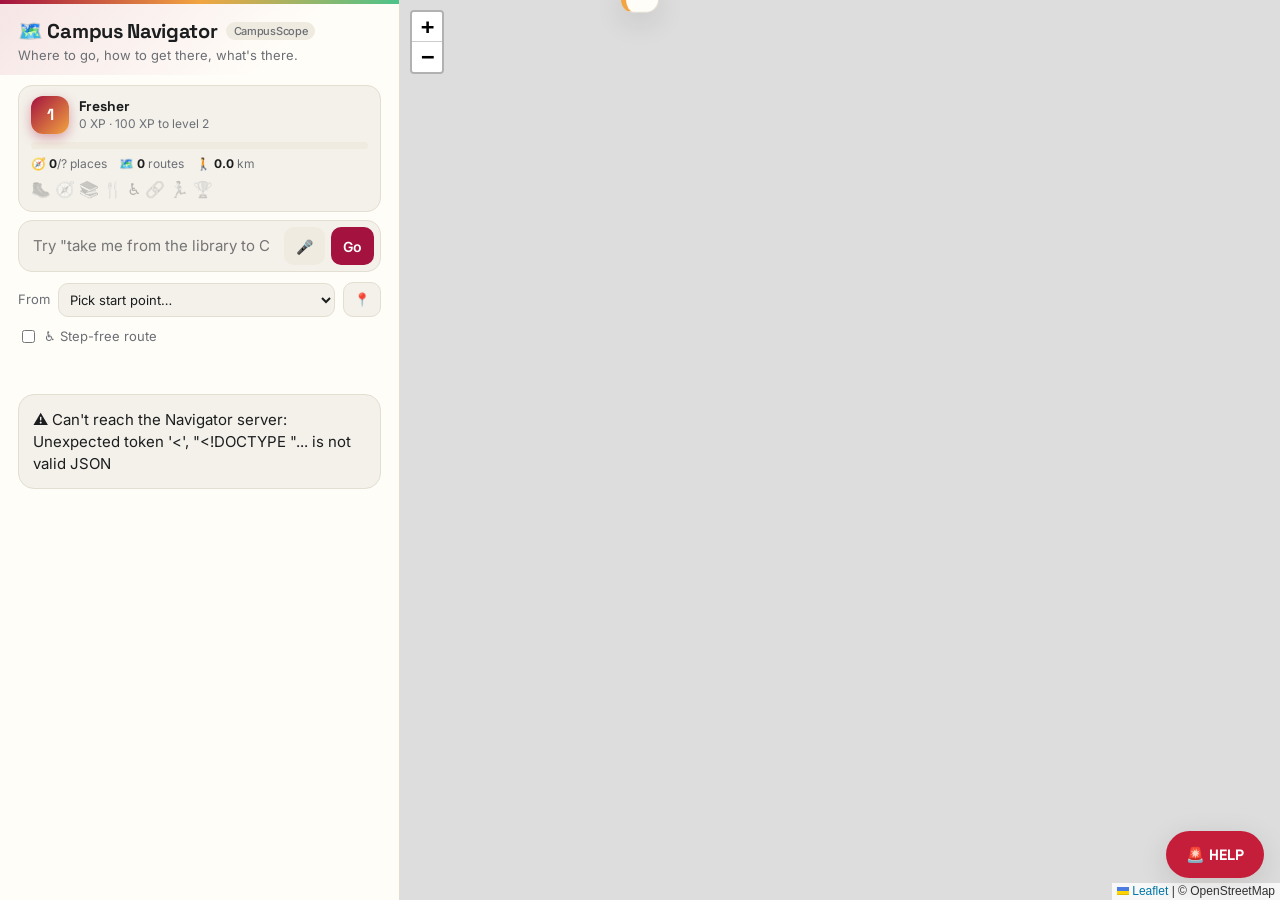
==== commit 6328b886: "feat(navigator-ui): Campus Explorer gamification - XP, levels, badges, visited-place ticks, polished" ====
--- a/frontend/navigator-ui/index.html
+++ b/frontend/navigator-ui/index.html
@@ -4,8 +4,10 @@
 <meta charset="utf-8">
 <meta name="viewport" content="width=device-width,initial-scale=1,viewport-fit=cover">
 <title>Campus Navigator</title>
+<link rel="icon" href="data:image/svg+xml,<svg xmlns='http://www.w3.org/2000/svg' viewBox='0 0 100 100'><text y='.9em' font-size='90'>🗺️</text></svg>">
 <link rel="stylesheet" href="vendor/leaflet/leaflet.css">
 <link rel="stylesheet" href="https://unpkg.com/leaflet@1.9.4/dist/leaflet.css">
+<link rel="stylesheet" href="game.css">
 <link rel="preconnect" href="https://fonts.googleapis.com">
 <link href="https://fonts.googleapis.com/css2?family=Space+Grotesk:wght@500;700&family=Inter:wght@400;500;600&display=swap" rel="stylesheet">
 <style>
@@ -138,6 +140,8 @@
 const esc = s => String(s ?? "").replace(/[&<>"]/g, c => ({"&":"&amp;","<":"&lt;",">":"&gt;",'"':"&quot;"}[c]));
 const origin = () => $("#origin").value || null;
 const accessible = () => $("#acc").checked;
+window.DATA_PUBLIC = () => (DATA ? DATA.locations : []);   // read-only hooks for game.js
+window.MARKERS_PUBLIC = () => markers;
 const store = {get(k){try{return localStorage.getItem(k)}catch{return null}}, set(k,v){try{localStorage.setItem(k,v)}catch{}}};
 
 async function api(path, opts) {
@@ -434,5 +438,6 @@
     <div class="meta">Tips: <kbd>/</kbd> search · <kbd>Esc</kbd> clear route · <kbd>Alt</kbd>+<kbd>E</kbd> pin editor · 🔗 share any route</div>`);
 })();
 </script>
+<script src="game.js"></script>
 </body>
 </html>
--- a/frontend/navigator-ui/game.css
+++ b/frontend/navigator-ui/game.css
@@ -0,0 +1,48 @@
+/* Campus Explorer - gamification layer for the Navigator UI */
+#panel header{position:relative;background:linear-gradient(135deg,color-mix(in srgb,var(--accent) 10%,var(--panel)) 0%,var(--panel) 70%)}
+#panel header:before{content:"";position:absolute;left:0;top:0;right:0;height:4px;background:linear-gradient(90deg,var(--accent),#f2a541,#4cc38a)}
+
+.game{margin:10px 18px 0;padding:10px 12px;border-radius:14px;background:var(--bg);border:1px solid var(--line);cursor:pointer;transition:border-color .2s,transform .2s}
+.game:hover{border-color:var(--accent);transform:translateY(-1px)}
+.game .top{display:flex;align-items:center;gap:10px}
+.game .lvl{flex:none;width:38px;height:38px;border-radius:12px;display:grid;place-items:center;font:700 16px "Space Grotesk",system-ui,sans-serif;color:#fff;background:linear-gradient(135deg,var(--accent),#f2a541);box-shadow:0 4px 12px color-mix(in srgb,var(--accent) 35%,transparent)}
+.game .who{flex:1;min-width:0}
+.game .title{font:700 14px "Space Grotesk",system-ui,sans-serif}
+.game .sub{font-size:12px;color:var(--muted)}
+.game .xpbar{height:7px;border-radius:99px;background:var(--chip);overflow:hidden;margin-top:8px}
+.game .xpbar i{display:block;height:100%;border-radius:99px;background:linear-gradient(90deg,var(--accent),#f2a541);transition:width .6s cubic-bezier(.2,.9,.3,1.2)}
+.game .stats{display:flex;gap:12px;margin-top:6px;font-size:12px;color:var(--muted)}
+.game .stats b{color:var(--ink)}
+.game .badges{display:flex;gap:4px;margin-top:6px;flex-wrap:wrap}
+.game .badges span{font-size:16px;filter:grayscale(1);opacity:.3}
+.game .badges span.on{filter:none;opacity:1;animation:pop .5s ease}
+
+.toastx{position:fixed;left:50%;top:18px;transform:translate(-50%,-120%);z-index:2000;background:var(--panel);color:var(--ink);border:1px solid var(--line);border-left:5px solid #f2a541;border-radius:14px;padding:12px 16px;box-shadow:var(--shadow);display:flex;gap:12px;align-items:center;transition:transform .45s cubic-bezier(.2,.9,.3,1.3);max-width:92vw}
+.toastx.show{transform:translate(-50%,0)}
+.toastx .ic{font-size:30px;animation:pop .6s ease}
+.toastx b{display:block;font:700 15px "Space Grotesk",system-ui,sans-serif}
+.toastx span{font-size:13px;color:var(--muted)}
+.xpfloat{position:fixed;z-index:2000;pointer-events:none;font:700 16px "Space Grotesk",system-ui,sans-serif;color:#f2a541;text-shadow:0 1px 2px rgba(0,0,0,.25);animation:floatup 1.2s ease forwards}
+.confetti{position:fixed;z-index:1999;pointer-events:none;font-size:18px;animation:fall 1.4s ease-in forwards}
+
+.modalx{position:fixed;inset:0;z-index:3000;background:rgba(0,0,0,.45);display:none;align-items:center;justify-content:center;padding:16px}
+.modalx.on{display:flex}
+.modalx .box{width:min(520px,100%);max-height:86vh;overflow:auto;background:var(--panel);color:var(--ink);border-radius:18px;padding:20px;box-shadow:var(--shadow)}
+.modalx h2{margin:0 0 4px;font:700 22px "Space Grotesk",system-ui,sans-serif}
+.modalx .grid{display:grid;grid-template-columns:repeat(2,1fr);gap:10px;margin-top:14px}
+.modalx .bd{border:1px solid var(--line);border-radius:14px;padding:12px;display:flex;gap:10px;align-items:center;background:var(--bg)}
+.modalx .bd .e{font-size:28px}
+.modalx .bd.off{opacity:.45}.modalx .bd.off .e{filter:grayscale(1)}
+.modalx .bd b{display:block;font-size:14px}.modalx .bd small{color:var(--muted);font-size:12px}
+.modalx .close{float:right;border:0;background:var(--chip);color:var(--ink);border-radius:99px;width:32px;height:32px;cursor:pointer;font-size:16px}
+.modalx .reset{margin-top:14px;border:0;background:transparent;color:var(--muted);font-size:12px;cursor:pointer;text-decoration:underline}
+
+.emoji-pin.seen:after{content:"✓";position:absolute;right:-6px;top:-6px;width:14px;height:14px;border-radius:50%;background:#4cc38a;color:#fff;font:700 9px/14px Inter,sans-serif;text-align:center}
+.emoji-pin{position:relative}
+
+@keyframes pop{0%{transform:scale(.3)}60%{transform:scale(1.25)}100%{transform:scale(1)}}
+@keyframes floatup{0%{opacity:0;transform:translateY(0)}15%{opacity:1}100%{opacity:0;transform:translateY(-60px)}}
+@keyframes fall{0%{opacity:1;transform:translate(0,0) rotate(0)}100%{opacity:0;transform:translate(var(--dx),220px) rotate(var(--rot))}}
+@media (prefers-reduced-motion:reduce){*{animation:none!important;transition:none!important}}
+@media (max-width:760px){.game{margin:8px 16px 0;padding:8px 10px}.game .badges{display:none}}
+body.embed .game{margin-top:12px}
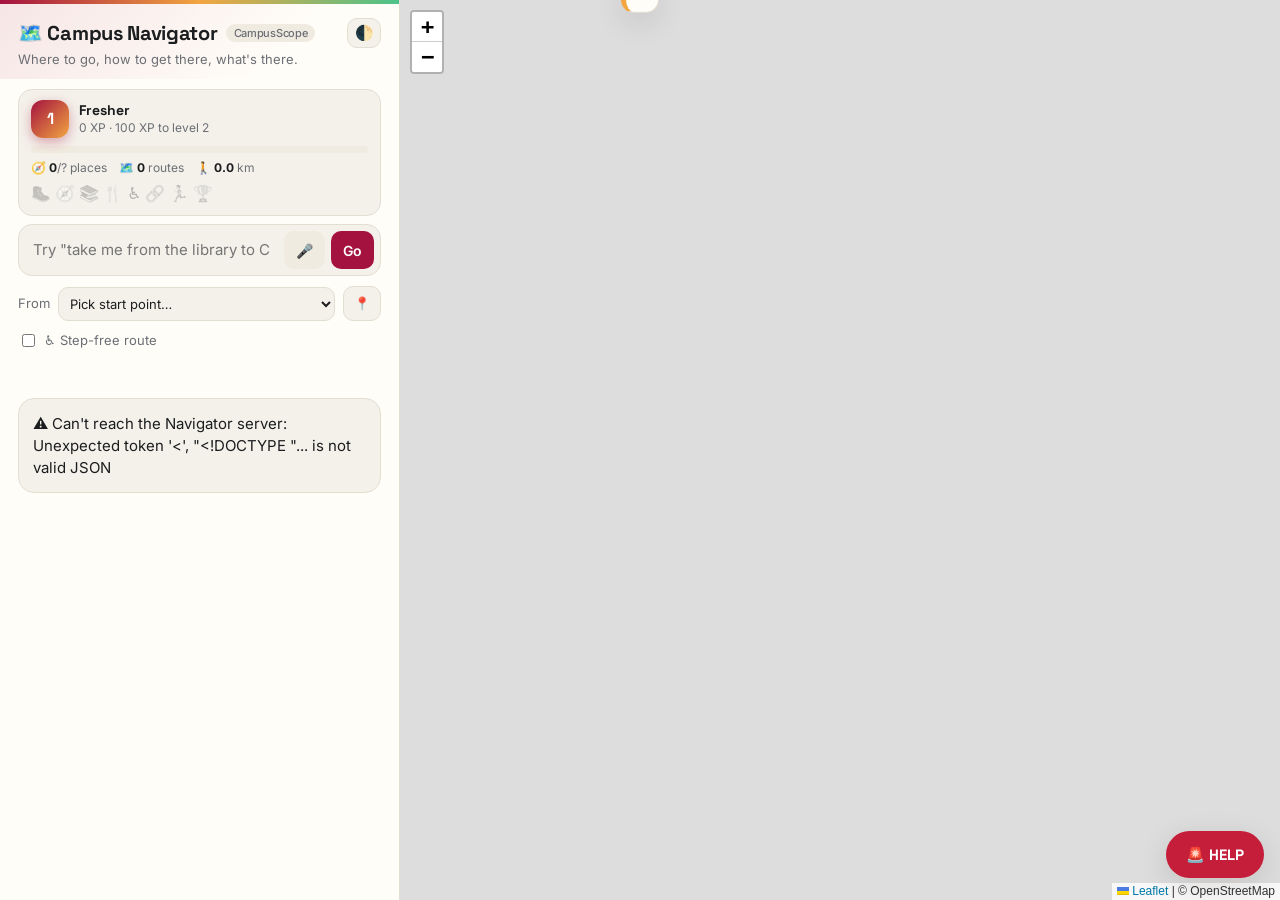
==== commit 7986ec32: "feat(navigator-ui): light/dark mode toggle that remembers your choice" ====
--- a/frontend/navigator-ui/index.html
+++ b/frontend/navigator-ui/index.html
@@ -87,12 +87,14 @@
   #help{bottom:auto;top:12px;right:12px;padding:10px 14px}
 }
 body.embed header{display:none}
+:root[data-theme="dark"]{--bg:#111214;--panel:#1a1c1f;--ink:#ecebe7;--muted:#9a9ea5;--line:#2c2f34;--accent:#e0476f;--chip:#24272b;--open:#4cc38a;--closed:#f2766b;--unknown:#e0b04c;--shadow:0 8px 30px rgba(0,0,0,.45)}
+.theme-btn{margin-left:auto;border:1px solid var(--line);background:var(--bg);color:var(--ink);border-radius:10px;width:34px;height:30px;cursor:pointer;font-size:15px}
 </style>
 </head>
 <body>
 <aside id="panel">
   <header>
-    <div class="brand">🗺️ Campus Navigator <small>CampusScope</small></div>
+    <div class="brand">🗺️ Campus Navigator <small>CampusScope</small><button class="theme-btn" id="themeBtn" title="Light / dark mode">🌓</button></div>
     <div class="tag">Where to go, how to get there, what's there.</div>
   </header>
   <form class="ask" id="askForm">
@@ -412,6 +414,15 @@
     else { setOrigin(b.dataset.to, true); navigate(b.dataset.to, b.dataset.from); }
   });
 
+  // Light / dark mode toggle (remembers your choice)
+  const savedTheme = store.get("nav-theme"); if (savedTheme) document.documentElement.dataset.theme = savedTheme;
+  $("#themeBtn").onclick = () => {
+    const dark = document.documentElement.dataset.theme ? document.documentElement.dataset.theme === "dark" : matchMedia("(prefers-color-scheme: dark)").matches;
+    const next = dark ? "light" : "dark";
+    document.documentElement.dataset.theme = next; store.set("nav-theme", next);
+    if (DATA) { drawGraph(); drawMarkers(); }
+  };
+
   // Keyboard: "/" focuses search, Esc clears the route
   document.addEventListener("keydown", e => {
     if (e.key === "/" && document.activeElement !== $("#q")) { e.preventDefault(); $("#q").focus(); }
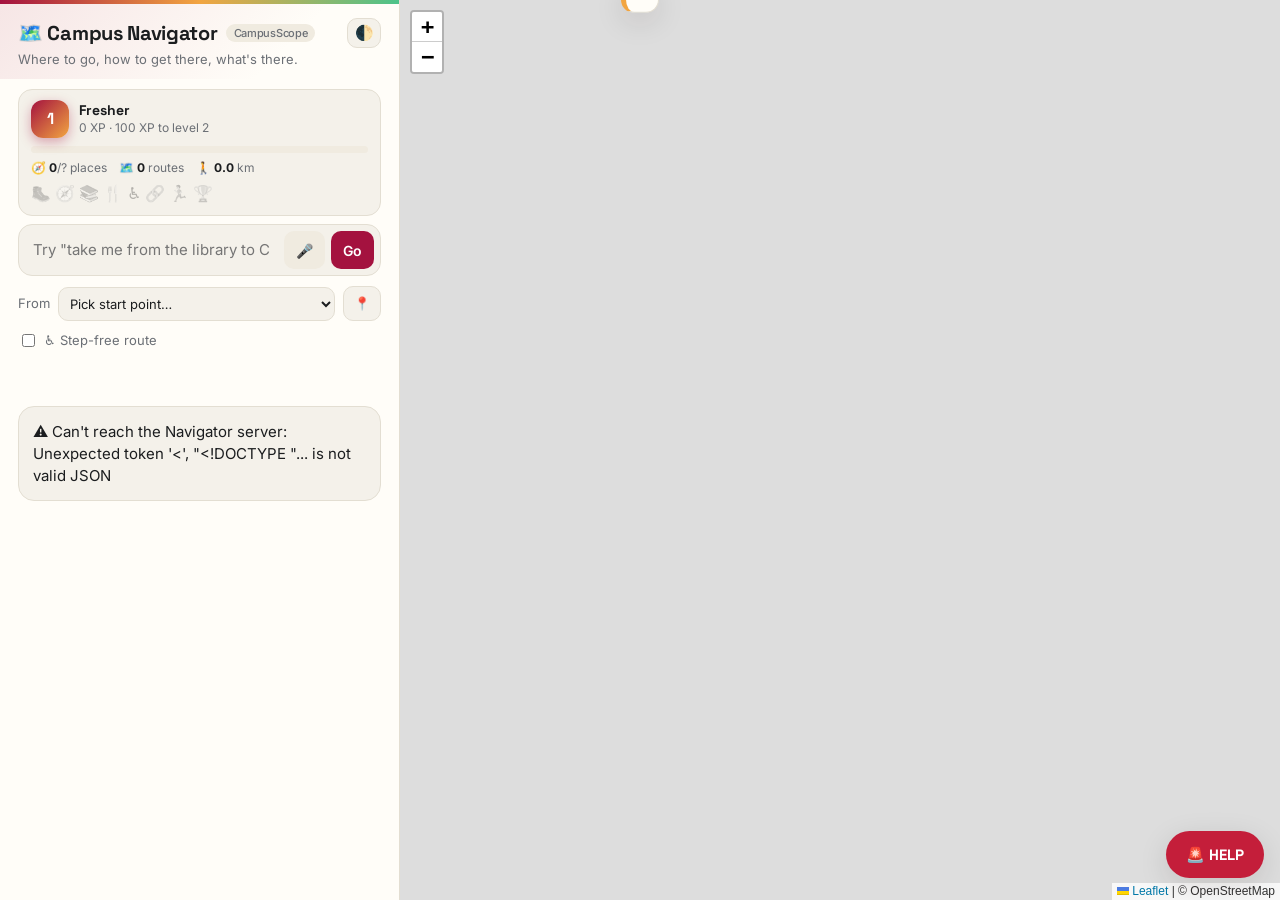
==== commit 34ebeb72: "feat(navigator-ui): save favourite places for one-tap routes" ====
--- a/frontend/navigator-ui/index.html
+++ b/frontend/navigator-ui/index.html
@@ -78,6 +78,9 @@
 .recent button{border:1px dashed var(--line);background:transparent;color:var(--ink);border-radius:99px;padding:3px 10px;font:500 12px Inter;cursor:pointer;max-width:200px;overflow:hidden;text-overflow:ellipsis;white-space:nowrap}
 .recent button:hover{border-color:var(--accent)}
 .eta{color:var(--accent)}
+.favs{display:flex;flex-wrap:wrap;gap:6px;margin:8px 18px 0;font-size:12px;color:var(--muted);align-items:center}
+.favs button{border:1px solid color-mix(in srgb,#f2a541 60%,var(--line));background:color-mix(in srgb,#f2a541 12%,transparent);color:var(--ink);border-radius:99px;padding:3px 10px;font:500 12px Inter;cursor:pointer}
+.btn.fav-on{background:color-mix(in srgb,#f2a541 25%,var(--chip))}
 kbd{font:600 11px Inter;background:var(--chip);border:1px solid var(--line);border-radius:5px;padding:0 5px}
 @media (max-width:760px){
   body{flex-direction:column-reverse}
@@ -108,6 +111,7 @@
     <button class="gps" id="gps" title="Use my location">📍</button>
   </div>
   <div class="row"><label class="toggle"><input type="checkbox" id="acc"> ♿ Step-free route</label></div>
+  <div class="favs" id="favs"></div>
   <div class="recent" id="recent"></div>
   <div class="chips" id="chips"></div>
   <div class="ai" id="ai"></div>
@@ -241,6 +245,21 @@
   } catch { card(`<div class="reply">🔗 Copy this link: <span class="meta">${esc(url)}</span></div>`); }
 }
 
+/* favourite places: one tap to route there from your start point */
+const FAV_KEY = "nav-favs";
+function favList() { try { return JSON.parse(store.get(FAV_KEY) || "[]").filter(id => loc(id)); } catch { return []; } }
+function isFav(id) { return favList().includes(id); }
+function toggleFav(id) {
+  const list = favList(); const i = list.indexOf(id);
+  i >= 0 ? list.splice(i, 1) : list.push(id);
+  store.set(FAV_KEY, JSON.stringify(list.slice(0, 8))); renderFavs();
+}
+function renderFavs() {
+  const list = favList(), el = $("#favs");
+  el.innerHTML = list.length ? `<span>★ Saved:</span>` + list.map(id => `<button data-id="${id}">${ICON[loc(id).category] || "📍"} ${esc(loc(id).name)}</button>`).join("") : "";
+  el.querySelectorAll("button").forEach(b => b.onclick = () => (origin() && origin() !== b.dataset.id) ? navigate(origin(), b.dataset.id) : showPlace(b.dataset.id));
+}
+
 const RECENT_KEY = "nav-recent";
 function recentList() { try { return JSON.parse(store.get(RECENT_KEY) || "[]"); } catch { return []; } }
 function addRecent(text) {
@@ -276,10 +295,13 @@
     <div class="meta" style="margin-top:8px">What's here</div><div>${l.inside.map(esc).join(" · ")}</div>
     ${r ? `<div class="meta" style="margin-top:8px">From ${esc(loc(o)?.name)}: <b>${r.distance_m} m · ${r.minutes} min</b>${r.uses_stairs ? " · has stairs" : " · step-free"}</div>` : (o === id ? '<div class="meta">You are here.</div>' : "")}
     <div class="btns">${o && o !== id ? `<button class="btn primary" data-nav>Navigate →</button><button class="btn" data-opts>Route options</button>` : ""}
-      <button class="btn" data-start>Set as start</button></div>`);
+      <button class="btn" data-start>Set as start</button><button class="btn ${isFav(id) ? "fav-on" : ""}" data-fav>${isFav(id) ? "★ Saved" : "☆ Save place"}</button></div>`);
   d.querySelector("[data-nav]")?.addEventListener("click", () => navigate(o, id));
   d.querySelector("[data-opts]")?.addEventListener("click", () => routeOptions(o, id));
   d.querySelector("[data-start]").addEventListener("click", () => setOrigin(id));
+  d.querySelector("[data-fav]").addEventListener("click", e => {
+    toggleFav(id); e.target.textContent = isFav(id) ? "★ Saved" : "☆ Save place"; e.target.classList.toggle("fav-on", isFav(id));
+  });
 }
 
 async function navigate(from, to) {
@@ -428,7 +450,7 @@
     if (e.key === "/" && document.activeElement !== $("#q")) { e.preventDefault(); $("#q").focus(); }
     if (e.key === "Escape") { clearRoute(); $("#q").blur(); }
   });
-  renderRecent();
+  renderRecent(); renderFavs();
 
   const SR = window.SpeechRecognition || window.webkitSpeechRecognition;
   if (SR) {
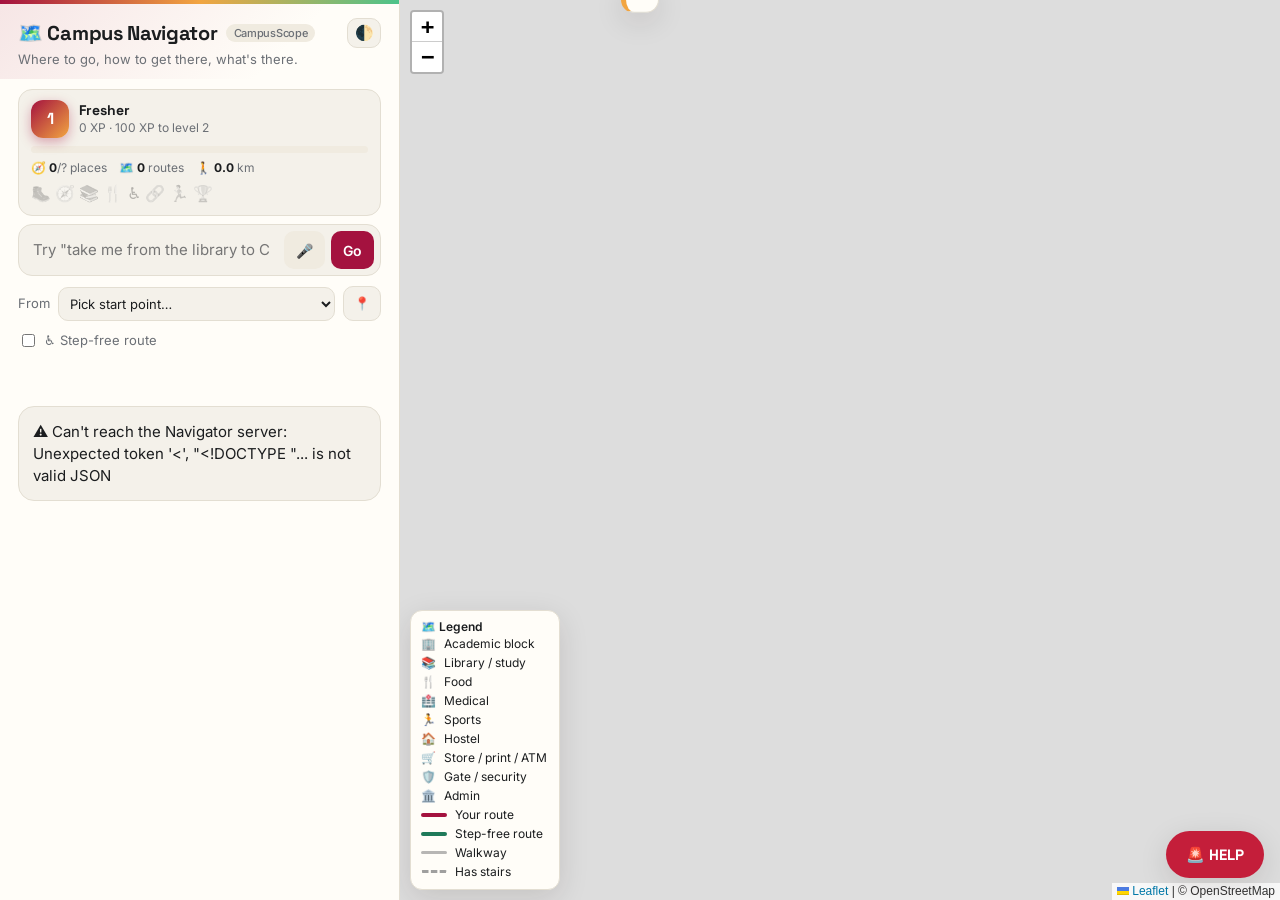
==== commit e209d46a: "feat(navigator-ui): collapsible map legend for pins, routes and stairs" ====
--- a/frontend/navigator-ui/index.html
+++ b/frontend/navigator-ui/index.html
@@ -78,6 +78,14 @@
 .recent button{border:1px dashed var(--line);background:transparent;color:var(--ink);border-radius:99px;padding:3px 10px;font:500 12px Inter;cursor:pointer;max-width:200px;overflow:hidden;text-overflow:ellipsis;white-space:nowrap}
 .recent button:hover{border-color:var(--accent)}
 .eta{color:var(--accent)}
+.legend{background:var(--panel);color:var(--ink);border:1px solid var(--line);border-radius:12px;box-shadow:var(--shadow);font:12px Inter,sans-serif;padding:8px 10px;min-width:150px}
+.legend summary{cursor:pointer;font-weight:600;list-style:none}
+.legend summary::-webkit-details-marker{display:none}
+.legend .li{display:flex;align-items:center;gap:8px;padding:2px 0}
+.legend .ln{width:26px;height:0;border-top:4px solid var(--route);border-radius:2px}
+.legend .ln.path{border-top:3px solid #888;opacity:.6}
+.legend .ln.stairs{border-top:3px dashed #888;opacity:.8}
+.legend .ln.acc{border-top-color:var(--acc)}
 .favs{display:flex;flex-wrap:wrap;gap:6px;margin:8px 18px 0;font-size:12px;color:var(--muted);align-items:center}
 .favs button{border:1px solid color-mix(in srgb,#f2a541 60%,var(--line));background:color-mix(in srgb,#f2a541 12%,transparent);color:var(--ink);border-radius:99px;padding:3px 10px;font:500 12px Inter;cursor:pointer}
 .btn.fav-on{background:color-mix(in srgb,#f2a541 25%,var(--chip))}
@@ -401,6 +409,23 @@
   card(`<div class="reply">✅ Saved ${r.saved} positions. Distances recalculated.</div>`);
 });
 
+/* -------------------------------------------------------------- legend */
+function addLegend() {
+  const Legend = L.Control.extend({
+    onAdd() {
+      const d = L.DomUtil.create("details", "legend");
+      d.open = !matchMedia("(max-width:760px)").matches;
+      const kinds = [["academic", "Academic block"], ["study", "Library / study"], ["food", "Food"], ["medical", "Medical"], ["sports", "Sports"], ["hostel", "Hostel"], ["store", "Store / print / ATM"], ["security", "Gate / security"], ["admin", "Admin"]];
+      d.innerHTML = `<summary>🗺️ Legend</summary>${kinds.map(([k, n]) => `<div class="li"><span>${ICON[k]}</span>${n}</div>`).join("")}
+        <div class="li"><span class="ln"></span>Your route</div><div class="li"><span class="ln acc"></span>Step-free route</div>
+        <div class="li"><span class="ln path"></span>Walkway</div><div class="li"><span class="ln stairs"></span>Has stairs</div>`;
+      L.DomEvent.disableClickPropagation(d); L.DomEvent.disableScrollPropagation(d);
+      return d;
+    }
+  });
+  new Legend({position: "bottomleft"}).addTo(map);
+}
+
 /* ---------------------------------------------------------------- init */
 async function load() {
   DATA = await api("/api/campus");
@@ -411,6 +436,7 @@
 (async function init() {
   map = L.map("map", {zoomControl: false}).setView([10.903, 76.9005], 17);
   L.control.zoom({position: "topleft"}).addTo(map);
+  addLegend();
   L.tileLayer("https://{s}.tile.openstreetmap.org/{z}/{x}/{y}.png", {maxZoom: 20, maxNativeZoom: 19, attribution: "© OpenStreetMap"}).addTo(map);
   try { await load(); } catch (e) { card(`<div class="reply">⚠️ Can't reach the Navigator server: ${esc(e.message)}</div>`); return; }
   map.setView(DATA.campus.center, DATA.campus.zoom);
